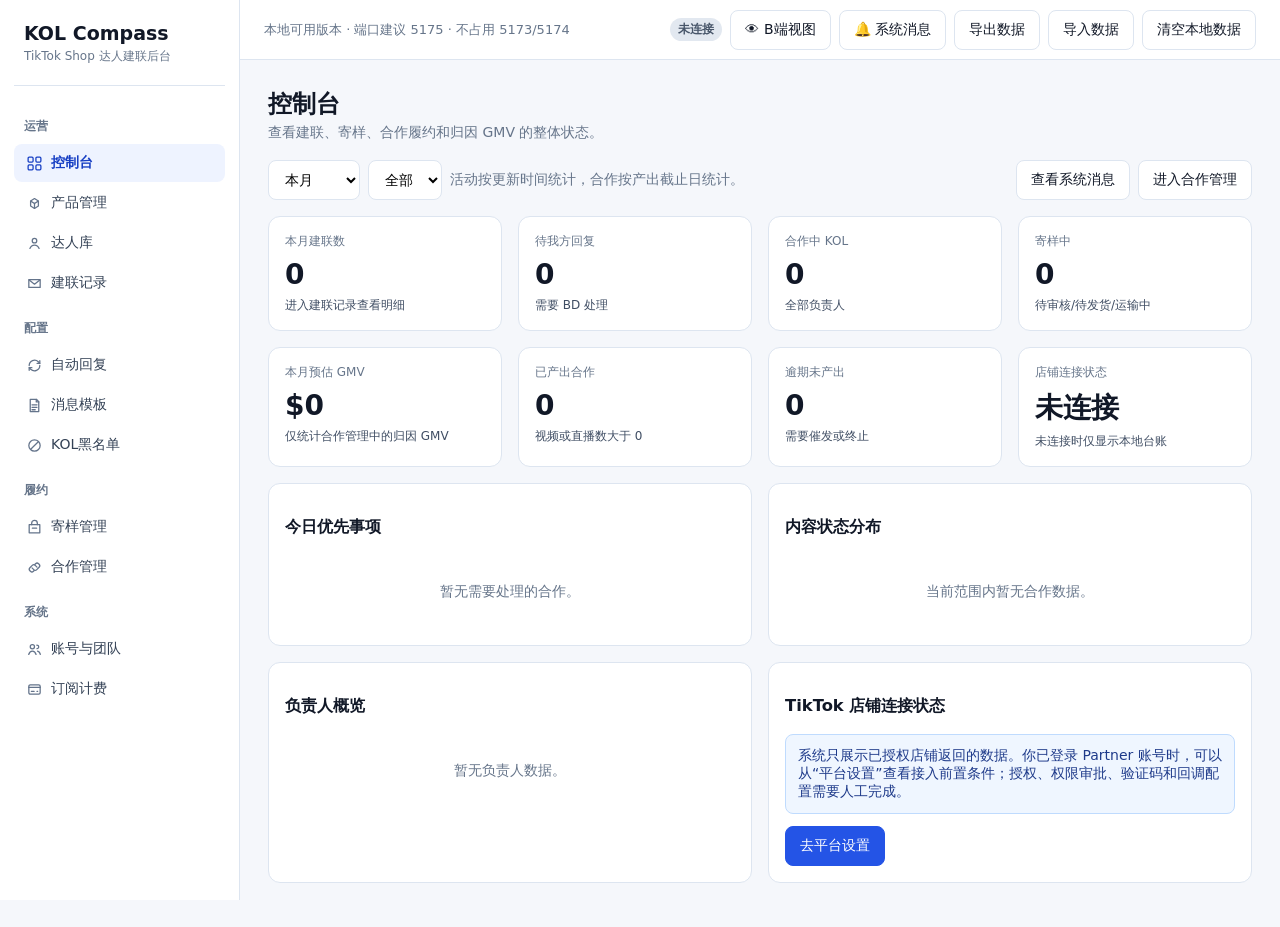
==== index.html @ 1e88a6a2 "Compass R1-R10: outreach loop polish + go-live runbook - Outreach records/conversations grouped per " ====
<!doctype html>
<html lang="zh-CN">
  <head>
    <meta charset="UTF-8" />
    <meta name="viewport" content="width=device-width, initial-scale=1.0" />
    <title>KOL Compass</title>
    <meta
      name="description"
      content="TikTok Shop KOL 建联、合作履约、内容追踪和 ROI 复盘后台"
    />
    <link rel="stylesheet" href="./app.css?v=20260628-r10" />
  </head>
  <body>
    <div id="app"></div>
    <script src="./app.js?v=20260628-r10"></script>
  </body>
</html>
---- app.css ----
:root {
  --bg: #f5f7fb;
  --surface: #ffffff;
  --surface-muted: #f8fafc;
  --border: #dde5f0;
  --text: #111827;
  --muted: #66758a;
  --subtle: #3f4d63;
  --primary: #2454e6;
  --primary-strong: #173fc4;
  --sidebar: #ffffff;
  --sidebar-2: #f7f9fc;
  --success: #16a34a;
  --warning: #d97706;
  --danger: #dc2626;
  --info: #2563eb;
}

* {
  box-sizing: border-box;
}

body {
  margin: 0;
  background: var(--bg);
  color: var(--text);
  font-family: Inter, "PingFang SC", "Microsoft YaHei", system-ui, sans-serif;
  font-size: 14px;
  overflow-x: hidden;
}

button,
input,
select,
textarea {
  font: inherit;
}

button {
  cursor: pointer;
}

.app-shell {
  display: grid;
  grid-template-columns: 240px 1fr;
  min-height: 100vh;
}

.sidebar {
  background: var(--sidebar);
  color: var(--text);
  padding: 22px 14px;
  position: sticky;
  top: 0;
  height: 100vh;
  overflow-y: auto;
  border-right: 1px solid var(--border);
  box-shadow: none;
}

.brand {
  color: var(--text);
  font-size: 19px;
  font-weight: 700;
  padding: 0 10px 20px;
  border-bottom: 1px solid var(--border);
  margin-bottom: 16px;
}

.brand small {
  display: block;
  color: var(--muted);
  font-size: 12px;
  font-weight: 500;
  margin-top: 4px;
}

.nav-group-title {
  color: var(--muted);
  font-size: 12px;
  font-weight: 700;
  padding: 16px 10px 7px;
}

.nav-item {
  width: 100%;
  border: 0;
  color: #334155;
  background: transparent;
  text-align: left;
  padding: 10px 12px;
  border-radius: 8px;
  display: flex;
  align-items: center;
  gap: 8px;
  margin: 2px 0;
}

.nav-icon {
  width: 17px;
  height: 17px;
  flex: 0 0 17px;
  color: #64748b;
}

.nav-item:hover {
  color: var(--primary-strong);
  background: #f5f7fb;
}

.nav-item:hover .nav-icon,
.nav-item.active .nav-icon {
  color: currentColor;
}

.nav-item.active {
  color: var(--primary-strong);
  background: #eef3ff;
  box-shadow: none;
  font-weight: 700;
}

.main {
  min-width: 0;
  background: var(--bg);
  overflow-x: hidden;
}

.topbar {
  height: 60px;
  background: #fff;
  border-bottom: 1px solid var(--border);
  display: flex;
  align-items: center;
  justify-content: space-between;
  padding: 0 24px;
  position: sticky;
  top: 0;
  z-index: 5;
  backdrop-filter: none;
}

.topbar-title {
  font-size: 13px;
  color: var(--muted);
}

.content {
  padding: 28px 28px 44px;
  max-width: none;
  min-width: 0;
}

.page-head {
  display: flex;
  align-items: flex-start;
  justify-content: space-between;
  gap: 16px;
  margin-bottom: 18px;
}

.page-title {
  font-size: 24px;
  line-height: 32px;
  font-weight: 700;
  margin: 0;
}

.page-desc {
  color: var(--muted);
  margin-top: 4px;
}

.grid {
  display: grid;
  gap: 16px;
}

.grid-2 {
  grid-template-columns: repeat(2, minmax(0, 1fr));
}

.grid-3 {
  grid-template-columns: repeat(3, minmax(0, 1fr));
}

.grid-4 {
  grid-template-columns: repeat(4, minmax(0, 1fr));
}

.card {
  background: var(--surface);
  border: 1px solid var(--border);
  border-radius: 12px;
  padding: 16px;
  box-shadow: none;
  min-width: 0;
}

.workbench-page {
  display: grid;
  gap: 18px;
}

.breadcrumb {
  color: var(--muted);
  font-size: 13px;
  margin-bottom: 6px;
}

.workbench-top {
  display: flex;
  justify-content: space-between;
  gap: 16px;
  align-items: flex-start;
}

.workbench-layout {
  display: grid;
  grid-template-columns: 220px minmax(0, 1fr) 300px;
  gap: 16px;
  align-items: start;
}

.workbench-steps,
.workbench-summary,
.workbench-section {
  background: #fff;
  border: 1px solid var(--border);
  border-radius: 8px;
}

.workbench-steps {
  position: sticky;
  top: 76px;
  padding: 10px;
}

.workbench-step {
  display: grid;
  grid-template-columns: 28px 1fr;
  gap: 2px 8px;
  padding: 10px;
  border-radius: 8px;
  color: var(--muted);
}

.workbench-step b {
  grid-row: span 2;
  display: grid;
  place-items: center;
  width: 24px;
  height: 24px;
  border-radius: 999px;
  background: #eef2f7;
  color: var(--subtle);
  font-size: 12px;
}

.workbench-step span {
  color: var(--text);
  font-weight: 700;
}

.workbench-step small {
  font-size: 12px;
}

.workbench-step.active {
  background: #eef3ff;
}

.workbench-step.active b,
.workbench-step.done b {
  background: var(--primary);
  color: #fff;
}

.workbench-main {
  display: grid;
  gap: 16px;
  min-width: 0;
}

.workbench-section {
  padding: 16px;
}

.section-head {
  display: flex;
  justify-content: space-between;
  align-items: flex-start;
  gap: 14px;
  margin-bottom: 12px;
}

.section-head h2 {
  margin: 0;
  font-size: 17px;
  line-height: 24px;
}

.section-head p {
  margin: 4px 0 0;
  color: var(--muted);
}

.workbench-creator-list {
  display: grid;
  gap: 8px;
}

.workbench-creator {
  display: grid;
  grid-template-columns: minmax(0, 1fr) auto;
  gap: 4px 12px;
  align-items: center;
  padding: 10px;
  border: 1px solid var(--border);
  border-radius: 8px;
  background: var(--surface-muted);
}

.workbench-creator small {
  grid-column: 1 / -1;
  color: var(--muted);
}

.workbench-creator.blocked {
  border-color: #fecaca;
  background: #fef2f2;
}

.action-grid {
  display: grid;
  grid-template-columns: minmax(0, 1.15fr) minmax(280px, 0.85fr);
  gap: 14px;
}

.action-panel {
  border: 1px solid var(--border);
  border-radius: 8px;
  padding: 14px;
  background: var(--surface-muted);
}

.action-title {
  display: flex;
  justify-content: space-between;
  gap: 12px;
  align-items: center;
  margin-bottom: 12px;
  font-weight: 700;
}

.switch-row {
  display: inline-flex;
  align-items: center;
  gap: 8px;
  font-weight: 700;
}

.message-grid {
  display: grid;
  grid-template-columns: repeat(2, minmax(0, 1fr));
  gap: 12px;
  margin-top: 12px;
}

.submit-preview {
  display: grid;
  gap: 8px;
}

.submit-preview div {
  display: flex;
  justify-content: space-between;
  gap: 12px;
  padding: 10px 12px;
  border: 1px solid var(--border);
  border-radius: 8px;
  background: var(--surface-muted);
}

.submit-preview span {
  color: var(--muted);
}

.workbench-summary {
  position: sticky;
  top: 76px;
  padding: 12px;
  display: grid;
  gap: 10px;
}

.summary-card {
  border: 1px solid var(--border);
  border-radius: 8px;
  padding: 12px;
  background: var(--surface-muted);
}

.summary-card span {
  display: block;
  color: var(--muted);
  font-size: 12px;
  margin-bottom: 6px;
}

.summary-card b {
  font-size: 26px;
}

.summary-card small,
.summary-card li {
  color: var(--subtle);
}

.summary-card ul {
  margin: 0;
  padding-left: 18px;
}

.summary-card.warning {
  border-color: #fde68a;
  background: #fffbeb;
}

.stat-card.clickable,
.trend-row.clickable {
  cursor: pointer;
}

.stat-card.clickable:hover,
.trend-row.clickable:hover {
  border-color: var(--primary);
  box-shadow: 0 1px 0 rgba(37, 99, 235, 0.08);
}

.stat-label {
  color: var(--muted);
  font-size: 12px;
}

.stat-value {
  font-size: 28px;
  font-weight: 700;
  margin-top: 8px;
  letter-spacing: 0;
}

.stat-note {
  color: var(--subtle);
  font-size: 12px;
  margin-top: 6px;
}

.trend-row {
  border: 1px solid var(--border);
  border-radius: 8px;
  padding: 10px 12px;
  margin-top: 10px;
}

.trend-head {
  display: flex;
  align-items: center;
  justify-content: space-between;
  gap: 12px;
  margin-bottom: 8px;
}

.trend-track {
  height: 8px;
  border-radius: 999px;
  background: #e2e8f0;
  overflow: hidden;
}

.trend-fill {
  height: 100%;
  border-radius: 999px;
  background: var(--primary);
}

.toolbar {
  display: flex;
  align-items: center;
  justify-content: space-between;
  gap: 12px;
  margin: 16px 0;
  flex-wrap: wrap;
}

.filters {
  display: flex;
  gap: 8px;
  flex-wrap: wrap;
  align-items: center;
}

.filter-toolbar {
  align-items: stretch;
  gap: 14px;
}

.bulk-action-bar,
.pagination-bar {
  display: flex;
  align-items: center;
  justify-content: space-between;
  gap: 12px;
  background: var(--surface);
  border: 1px solid var(--border);
  border-radius: 8px;
  padding: 12px 14px;
  margin: 12px 0;
}

.pagination-bar {
  margin-top: 12px;
}

.pagination-controls {
  display: flex;
  align-items: center;
  gap: 8px;
  flex-wrap: wrap;
}

.table-check {
  display: inline-flex;
  align-items: center;
  gap: 6px;
  white-space: nowrap;
  color: var(--text);
}

.table-check input {
  width: 14px;
  height: 14px;
}

.kol-filter-panel {
  flex: 1 1 720px;
  display: grid;
  gap: 12px;
  min-width: 0;
}

.filter-search-row {
  display: flex;
  flex-wrap: wrap;
  gap: 8px;
  align-items: end;
}

.kol-search-input {
  min-width: 260px;
}

.filter-select {
  display: grid;
  gap: 5px;
  color: var(--muted);
  font-size: 12px;
  font-weight: 700;
}

.filter-select .select {
  min-width: 138px;
  color: var(--text);
  font-weight: 500;
}

.filter-group {
  display: grid;
  gap: 7px;
}

.filter-label {
  color: var(--muted);
  font-size: 12px;
  font-weight: 700;
}

.chip-row {
  display: flex;
  gap: 7px;
  flex-wrap: wrap;
}

.filter-chip {
  border: 1px solid var(--border);
  background: #fff;
  color: var(--subtle);
  border-radius: 999px;
  min-height: 30px;
  padding: 5px 10px;
  font-size: 12px;
  font-weight: 600;
}

.filter-chip.active {
  border-color: #b9c8ff;
  background: #eef3ff;
  color: var(--primary-strong);
}

.check-grid {
  display: flex;
  gap: 8px;
  flex-wrap: wrap;
  min-height: 40px;
  align-items: center;
}

.check-option {
  display: inline-flex;
  align-items: center;
  gap: 6px;
  border: 1px solid var(--border);
  border-radius: 999px;
  padding: 7px 10px;
  background: #fff;
  color: var(--subtle);
  font-size: 12px;
  font-weight: 600;
}

.check-option input {
  width: 14px;
  height: 14px;
}

.input,
.select,
.textarea {
  border: 1px solid var(--border);
  border-radius: 8px;
  background: #fff;
  padding: 9px 12px;
  min-height: 40px;
  box-shadow: none;
}

.textarea {
  width: 100%;
  min-height: 86px;
}

.btn {
  border: 1px solid var(--border);
  background: #fff;
  color: var(--text);
  border-radius: 8px;
  min-height: 40px;
  padding: 9px 14px;
}

.btn.primary {
  background: var(--primary);
  border-color: var(--primary);
  color: #fff;
  box-shadow: none;
}

.btn.primary:hover {
  background: var(--primary-strong);
}

.btn.danger {
  color: #fff;
  border-color: var(--danger);
  background: var(--danger);
}

.btn.ghost {
  border: 0;
  background: transparent;
  color: var(--primary);
}

.btn:disabled {
  cursor: not-allowed;
  opacity: 0.45;
}

.surface-panel,
.store-panel {
  background: var(--surface);
  border: 1px solid var(--border);
  border-radius: 12px;
  box-shadow: none;
}

.store-panel {
  display: flex;
  align-items: center;
  justify-content: space-between;
  gap: 20px;
  padding: 20px 22px;
  margin-bottom: 16px;
}

.store-panel h3 {
  margin: 4px 0 6px;
  font-size: 20px;
}

.store-panel p {
  margin: 0;
  color: var(--subtle);
}

.section-kicker {
  color: var(--muted);
  font-size: 12px;
  font-weight: 700;
}

.store-meta {
  display: flex;
  gap: 14px;
  flex-wrap: wrap;
  color: var(--muted);
  margin-top: 12px;
  font-size: 12px;
}

.store-actions {
  display: flex;
  align-items: center;
  gap: 10px;
  flex-wrap: wrap;
  justify-content: flex-end;
}

.compact-toolbar {
  padding: 16px;
  margin: 0;
  border-bottom: 1px solid var(--border);
}

.compact-select {
  min-width: 130px;
}

.product-search-input {
  min-width: 320px;
}

.object-list {
  display: grid;
}

.object-head,
.object-row {
  display: grid;
  grid-template-columns: minmax(420px, 1fr) 130px 96px 120px 170px;
  gap: 16px;
  align-items: center;
}

.object-head {
  color: var(--muted);
  background: var(--surface-muted);
  font-size: 12px;
  font-weight: 700;
  padding: 13px 16px;
}

.object-row {
  padding: 16px;
  border-top: 1px solid var(--border);
}

.product-main,
.product-pick {
  display: flex;
  align-items: center;
  gap: 12px;
  min-width: 0;
}

.product-info {
  min-width: 0;
}

.product-main b,
.product-pick b {
  display: block;
  line-height: 1.35;
}

.product-title {
  max-width: 720px;
  display: -webkit-box !important;
  -webkit-line-clamp: 2;
  -webkit-box-orient: vertical;
  overflow: hidden;
  word-break: break-word;
  overflow-wrap: anywhere;
}

.product-thumb {
  width: 52px;
  height: 52px;
  border-radius: 10px;
  background: #eef3ff;
  border: 1px solid #dbe6ff;
  color: var(--primary);
  display: inline-flex;
  align-items: center;
  justify-content: center;
  font-weight: 800;
  overflow: hidden;
  flex: 0 0 auto;
}

.product-thumb img {
  width: 100%;
  height: 100%;
  object-fit: cover;
}

.product-tags {
  display: flex;
  gap: 6px;
  flex-wrap: wrap;
  margin-top: 8px;
}

.product-tags span {
  border: 1px solid var(--border);
  color: var(--subtle);
  background: #fff;
  border-radius: 999px;
  padding: 2px 8px;
  font-size: 12px;
}

.row-actions {
  display: flex;
  gap: 6px;
  flex-wrap: wrap;
}

.product-object-list .object-row > div:nth-child(2),
.product-object-list .object-row > div:nth-child(3),
.product-object-list .object-row > div:nth-child(4) {
  white-space: nowrap;
}

.panel-empty {
  padding: 32px;
}

.modal-section-title {
  font-weight: 700;
  margin: 18px 0 10px;
}

.product-picker {
  display: grid;
  gap: 10px;
  max-height: 300px;
  overflow: auto;
  border: 1px solid var(--border);
  border-radius: 12px;
  padding: 10px;
  background: var(--surface-muted);
}

.product-pick {
  cursor: pointer;
  background: #fff;
  border: 1px solid var(--border);
  border-radius: 10px;
  padding: 10px;
}

.product-pick input {
  width: 16px;
  height: 16px;
  flex: 0 0 auto;
}

.product-pick.selected,
.product-pick:has(input:checked) {
  border-color: var(--primary);
  background: #f5f8ff;
}

.product-pick-main {
  min-width: 0;
}

.product-pick-main span {
  display: block;
  color: var(--muted);
  margin-top: 4px;
}

.flow-steps {
  display: grid;
  grid-template-columns: repeat(3, minmax(0, 1fr));
  gap: 10px;
  margin-bottom: 14px;
}

.flow-step {
  display: flex;
  align-items: center;
  gap: 8px;
  border: 1px solid var(--border);
  border-radius: 8px;
  padding: 10px 12px;
  background: #fff;
  color: var(--subtle);
}

.flow-step b {
  width: 22px;
  height: 22px;
  border-radius: 999px;
  display: inline-flex;
  align-items: center;
  justify-content: center;
  background: #e8eefc;
  color: var(--primary-strong);
  font-size: 12px;
}

.flow-step.active {
  border-color: #c9d7ff;
  background: #f7faff;
}

.outreach-mode-grid {
  display: grid;
  grid-template-columns: repeat(2, minmax(0, 1fr));
  gap: 12px;
}

.mode-card {
  border: 1px solid var(--border);
  border-radius: 10px;
  padding: 12px;
  display: grid;
  grid-template-columns: 18px 1fr;
  gap: 6px 10px;
  background: #fff;
  cursor: pointer;
}

.mode-card b,
.mode-card span {
  grid-column: 2;
}

.mode-card span {
  color: var(--muted);
  line-height: 1.45;
}

.mode-card:has(input:checked),
.mode-card.selected {
  border-color: var(--primary);
  background: #f5f8ff;
}

.outreach-product-table {
  border: 1px solid var(--border);
  border-radius: 10px;
  overflow: auto;
  background: #fff;
}

.outreach-product-head,
.outreach-product-row {
  display: grid;
  grid-template-columns: 54px minmax(360px, 1fr) 130px 140px 190px;
  gap: 12px;
  align-items: center;
  min-width: 920px;
}

.outreach-product-head {
  padding: 12px 14px;
  background: var(--surface-muted);
  color: var(--muted);
  font-size: 12px;
  font-weight: 700;
}

.outreach-product-row {
  padding: 12px 14px;
  border-top: 1px solid var(--border);
}

.outreach-product-row.selected,
.outreach-product-row:has(.outreach-product-check:checked) {
  background: #f8fbff;
}

.outreach-product-row.disabled {
  opacity: 0.55;
  background: var(--surface-muted);
}

.outreach-product-row.disabled .commission-input .input,
.outreach-product-row.disabled .outreach-product-check {
  cursor: not-allowed;
}

.invite-card-block {
  margin-top: 14px;
  padding-top: 14px;
  border-top: 1px dashed var(--border);
}

.invite-card-preview {
  margin-top: 8px;
  padding: 10px 12px;
  border: 1px solid var(--border);
  border-radius: var(--radius-md, 8px);
  background: var(--surface-muted);
  font-size: 13px;
}

.invite-card-list {
  display: flex;
  flex-direction: column;
  gap: 8px;
}

.invite-card-item {
  display: flex;
  align-items: center;
  gap: 10px;
  padding: 8px;
  background: var(--surface, #fff);
  border: 1px solid var(--border);
  border-radius: var(--radius-md, 8px);
}

.invite-card-thumb {
  width: 44px;
  height: 44px;
  border-radius: 6px;
  overflow: hidden;
  flex-shrink: 0;
  display: flex;
  align-items: center;
  justify-content: center;
  background: var(--surface-muted);
  font-weight: 600;
  color: var(--text-secondary, #475569);
}

.invite-card-thumb img {
  width: 100%;
  height: 100%;
  object-fit: cover;
}

.invite-card-info {
  display: flex;
  flex-direction: column;
  gap: 2px;
  min-width: 0;
}

.invite-card-info b {
  font-weight: 600;
  font-size: 13px;
  display: -webkit-box;
  -webkit-line-clamp: 2;
  -webkit-box-orient: vertical;
  overflow: hidden;
}

.invite-card-rate {
  font-size: 12px;
  color: var(--warning, #d97706);
}

.conversation-layout {
  display: grid;
  grid-template-columns: 300px 1fr;
  gap: 16px;
  align-items: start;
}

.conversation-list {
  display: flex;
  flex-direction: column;
  gap: 4px;
  max-height: 70vh;
  overflow-y: auto;
  background: var(--surface);
  border: 1px solid var(--border);
  border-radius: var(--radius-md, 8px);
  padding: 8px;
}

.conversation-item {
  display: flex;
  gap: 10px;
  align-items: center;
  text-align: left;
  padding: 10px;
  border: 0;
  background: transparent;
  border-radius: var(--radius-md, 8px);
  cursor: pointer;
  width: 100%;
}

.conversation-item:hover {
  background: var(--surface-muted);
}

.conversation-item.active {
  background: #eef3ff;
}

.conversation-item-main {
  display: flex;
  flex-direction: column;
  gap: 2px;
  min-width: 0;
}

.conversation-snippet {
  white-space: nowrap;
  overflow: hidden;
  text-overflow: ellipsis;
  max-width: 220px;
}

.conversation-main {
  display: flex;
  flex-direction: column;
  background: var(--surface);
  border: 1px solid var(--border);
  border-radius: var(--radius-md, 8px);
  min-height: 60vh;
}

.conversation-head {
  display: flex;
  align-items: center;
  gap: 12px;
  flex-wrap: wrap;
  padding: 14px 16px;
  border-bottom: 1px solid var(--border);
}

.conversation-head-meta {
  display: flex;
  gap: 6px;
}

.conversation-head .filters {
  margin-left: auto;
}

.conversation-thread {
  display: flex;
  flex-direction: column;
  gap: 10px;
  padding: 16px;
  flex: 1;
  overflow-y: auto;
}

.bubble {
  max-width: 72%;
  display: flex;
  flex-direction: column;
  gap: 4px;
}

.bubble.us {
  align-self: flex-end;
  align-items: flex-end;
}

.bubble.creator {
  align-self: flex-start;
  align-items: flex-start;
}

.bubble.system {
  align-self: center;
  max-width: 100%;
}

.bubble.system span {
  font-size: 12px;
  color: var(--text-muted, #64748b);
  background: var(--surface-muted);
  padding: 4px 10px;
  border-radius: 9999px;
}

.bubble-body {
  padding: 10px 12px;
  border-radius: 10px;
  white-space: pre-wrap;
  font-size: 14px;
  line-height: 1.5;
}

.bubble.us .bubble-body {
  background: #eef3ff;
  color: var(--text-primary, #0f172a);
  border: 1px solid #d7e2fb;
}

.bubble.creator .bubble-body {
  background: var(--surface-muted);
  color: var(--text-primary, #0f172a);
}

.bubble-meta {
  font-size: 11px;
  color: var(--text-muted, #64748b);
}

.conversation-composer {
  border-top: 1px solid var(--border);
  padding: 12px 16px;
  display: flex;
  flex-direction: column;
  gap: 8px;
}

.conversation-composer .textarea {
  min-height: 72px;
}

.conversation-composer-foot {
  display: flex;
  align-items: center;
  justify-content: space-between;
  gap: 12px;
}

.commission-input {
  display: inline-flex;
  align-items: center;
  gap: 6px;
}

.commission-input .input {
  width: 78px;
}

.ad-commission .input {
  width: 82px;
}

.target-summary {
  display: grid;
  gap: 4px;
  border: 1px solid #dbe6ff;
  background: #f7faff;
  border-radius: 8px;
  padding: 8px 10px;
  margin-top: 8px;
  color: var(--subtle);
}

.target-summary b {
  color: var(--text);
}

.table-wrap {
  background: var(--surface);
  border: 1px solid var(--border);
  border-radius: 8px;
  overflow: auto;
  box-shadow: 0 10px 28px rgba(15, 23, 42, 0.045);
}

table {
  border-collapse: collapse;
  width: 100%;
  min-width: 900px;
}

th,
td {
  padding: 12px 14px;
  border-bottom: 1px solid var(--border);
  text-align: left;
  vertical-align: middle;
}

th {
  color: var(--muted);
  background: #f8fafc;
  font-size: 12px;
  font-weight: 600;
}

tr:last-child td {
  border-bottom: 0;
}

.avatar {
  width: 34px;
  height: 34px;
  border-radius: 9999px;
  background: #e0e7ff;
  color: var(--primary-strong);
  display: inline-flex;
  align-items: center;
  justify-content: center;
  font-weight: 700;
  overflow: hidden;
  flex: 0 0 auto;
}

.avatar img {
  width: 100%;
  height: 100%;
  object-fit: cover;
}

.person {
  display: flex;
  align-items: center;
  gap: 10px;
}

.muted {
  color: var(--muted);
}

.notice.soft {
  background: #f8fbff;
  border-color: #cfe0ff;
}

.link {
  color: var(--primary);
  border: 0;
  background: transparent;
  padding: 0;
}

.badge,
.tag {
  display: inline-flex;
  align-items: center;
  border-radius: 999px;
  padding: 3px 8px;
  font-size: 12px;
  font-weight: 600;
  gap: 4px;
  white-space: nowrap;
}

.tag {
  border: 1px solid var(--border);
  color: var(--subtle);
  background: #fff;
  margin: 2px;
}

.metric-stack {
  display: grid;
  gap: 3px;
  color: var(--subtle);
  line-height: 1.35;
  white-space: nowrap;
}

.delivery-stack {
  display: flex;
  flex-direction: column;
  gap: 6px;
  min-width: 130px;
}

.delivery-pill {
  display: inline-flex;
  align-items: center;
  gap: 6px;
  width: fit-content;
  max-width: 220px;
  border: 1px solid var(--border);
  border-radius: 999px;
  padding: 4px 8px;
  background: #fff;
  color: var(--subtle);
  font-size: 12px;
  font-weight: 600;
}

.delivery-pill b {
  color: var(--text);
}

.delivery-pill em {
  max-width: 92px;
  overflow: hidden;
  color: var(--muted);
  font-style: normal;
  text-overflow: ellipsis;
  white-space: nowrap;
}

.delivery-pill.success {
  border-color: #bbf7d0;
  background: #f0fdf4;
  color: #166534;
}

.delivery-pill.warning {
  border-color: #fde68a;
  background: #fffbeb;
  color: #92400e;
}

.delivery-pill.danger {
  border-color: #fecaca;
  background: #fef2f2;
  color: #991b1b;
}

.next-step {
  display: grid;
  gap: 3px;
  min-width: 150px;
  max-width: 220px;
}

.next-step b {
  color: var(--text);
  font-size: 13px;
  line-height: 18px;
}

.next-step span {
  color: var(--muted);
  font-size: 12px;
  line-height: 17px;
}

.badge.success {
  color: #166534;
  background: #dcfce7;
}

.badge.warning {
  color: #92400e;
  background: #fef3c7;
}

.badge.danger {
  color: #991b1b;
  background: #fee2e2;
}

.badge.info {
  color: #1e40af;
  background: #dbeafe;
}

.badge.neutral {
  color: #475569;
  background: #e2e8f0;
}

.split {
  display: grid;
  grid-template-columns: minmax(0, 1fr) 360px;
  gap: 16px;
}

.timeline {
  display: grid;
  gap: 10px;
}

.message {
  border: 1px solid var(--border);
  border-radius: 8px;
  padding: 12px;
  background: #fff;
}

.message.inbound {
  border-left: 0;
  background: #fff;
}

.message.outbound {
  border-left: 0;
  background: #eef3ff;
  color: var(--text-primary, #0f172a);
  border: 1px solid #d7e2fb;
  margin-left: auto;
  max-width: 72%;
}

.message.outbound .muted {
  color: var(--text-muted, #64748b);
}

.chat-thread {
  display: flex;
  flex-direction: column;
  gap: 12px;
  max-height: 56vh;
  overflow-y: auto;
  padding: 2px;
}

.message-body {
  white-space: pre-wrap;
  word-break: break-word;
}

.cell-clamp {
  display: -webkit-box;
  -webkit-line-clamp: 2;
  -webkit-box-orient: vertical;
  overflow: hidden;
  max-width: 260px;
  line-height: 1.4;
}

.toast-host {
  position: fixed;
  right: 20px;
  bottom: 20px;
  display: flex;
  flex-direction: column;
  gap: 10px;
  z-index: 9999;
}

.toast {
  min-width: 240px;
  max-width: 380px;
  padding: 12px 16px;
  border-radius: var(--radius-md, 8px);
  background: var(--surface, #fff);
  color: var(--text-primary, #0f172a);
  border: 1px solid var(--border);
  border-left: 3px solid var(--info, #2563eb);
  box-shadow: 0 8px 24px rgba(15, 23, 42, 0.12);
  font-size: 14px;
  line-height: 1.45;
  opacity: 0;
  transform: translateY(8px);
  transition: opacity 0.2s ease, transform 0.2s ease;
}

.toast.show {
  opacity: 1;
  transform: translateY(0);
}

.toast-success { border-left-color: var(--success, #16a34a); }
.toast-warning { border-left-color: var(--warning, #d97706); }
.toast-danger { border-left-color: var(--danger, #dc2626); }

.library-tabs {
  display: flex;
  gap: 8px;
  margin-bottom: 12px;
}

.lib-tab {
  padding: 8px 16px;
  border: 1px solid var(--border);
  background: var(--surface, #fff);
  color: var(--text-secondary, #475569);
  border-radius: 9999px;
  cursor: pointer;
  font-size: 13px;
}

.lib-tab.active {
  background: var(--primary, #1f3faa);
  color: #fff;
  border-color: var(--primary, #1f3faa);
}

.topbar-bell {
  position: relative;
}

.topbar-bell.active {
  border-color: var(--primary, #1f3faa);
  color: var(--primary, #1f3faa);
}

.bell-badge {
  position: absolute;
  top: -6px;
  right: -6px;
  background: var(--danger, #dc2626);
  color: #fff;
  border-radius: 9999px;
  min-width: 16px;
  height: 16px;
  font-size: 11px;
  line-height: 16px;
  text-align: center;
  padding: 0 4px;
}

.detail-shell {
  display: grid;
  grid-template-columns: 250px minmax(0, 1fr);
  gap: 18px;
  min-width: 0;
}

.profile-panel {
  display: grid;
  gap: 14px;
  position: sticky;
  top: 16px;
  align-self: start;
}

.creator-portrait {
  width: 92px;
  height: 112px;
  border-radius: 10px;
  margin: 0 auto 12px;
  background:
    radial-gradient(circle at 50% 30%, #ffd6c7 0 14%, transparent 15%),
    linear-gradient(145deg, #ef476f 0%, #7c3aed 48%, #0ea5e9 100%);
  box-shadow: 0 12px 24px rgba(31, 63, 170, 0.18);
  color: #fff;
  display: inline-flex;
  align-items: center;
  justify-content: center;
  font-size: 32px;
  font-weight: 800;
  overflow: hidden;
}

.creator-portrait img {
  width: 100%;
  height: 100%;
  object-fit: cover;
}

.creator-profile {
  text-align: center;
}

.metric-pair {
  display: grid;
  grid-template-columns: repeat(2, minmax(0, 1fr));
  gap: 10px;
  margin-top: 14px;
}

.mini-metric {
  border-top: 1px solid var(--border);
  padding-top: 10px;
}

.mini-metric b {
  display: block;
  font-size: 18px;
}

.work-panel {
  display: grid;
  gap: 16px;
  min-width: 0;
}

.tabs {
  display: flex;
  gap: 22px;
  border-bottom: 1px solid var(--border);
  margin: -4px -16px 16px;
  padding: 0 16px;
}

.tab {
  padding: 12px 0;
  color: var(--muted);
  font-size: 13px;
  border-bottom: 2px solid transparent;
}

.tab.active {
  color: var(--primary);
  border-color: var(--primary);
  font-weight: 700;
}

.chat-frame {
  min-height: 330px;
  display: flex;
  flex-direction: column;
  gap: 14px;
  background: linear-gradient(180deg, #ffffff 0%, #f8fbff 100%);
}

.chat-input-bar {
  border-top: 1px solid var(--border);
  margin: 8px -16px -16px;
  padding: 12px 16px;
  display: flex;
  gap: 8px;
  align-items: center;
  flex-wrap: wrap;
}

.chat-input-bar .input {
  min-width: 240px;
}

.coop-detail-grid {
  display: grid;
  grid-template-columns: 220px minmax(0, 1fr);
  gap: 16px;
  margin-bottom: 16px;
  min-width: 0;
}

.stage-list {
  display: grid;
  gap: 12px;
  position: relative;
}

.stage-item {
  display: grid;
  grid-template-columns: 22px 1fr;
  gap: 8px;
  align-items: start;
}

.stage-dot {
  width: 18px;
  height: 18px;
  border-radius: 999px;
  background: #dcfce7;
  border: 1px solid #86efac;
  margin-top: 2px;
}

.stage-dot.active {
  background: var(--primary);
  border-color: var(--primary);
}

.content-card-grid {
  display: grid;
  grid-template-columns: repeat(2, minmax(0, 1fr));
  gap: 12px;
}

.media-thumb {
  width: 92px;
  min-width: 92px;
  height: 122px;
  border-radius: 8px;
  background:
    linear-gradient(180deg, rgba(15, 23, 42, 0.18), rgba(15, 23, 42, 0.58)),
    linear-gradient(145deg, #14b8a6, #2563eb 48%, #ef4444);
  display: flex;
  align-items: end;
  padding: 8px;
  color: #fff;
  font-size: 11px;
  font-weight: 700;
}

.media-row {
  display: flex;
  gap: 12px;
  align-items: stretch;
}

.empty {
  color: var(--muted);
  padding: 28px;
  text-align: center;
}

.notice {
  border: 1px solid #bfdbfe;
  background: #eff6ff;
  color: #1e3a8a;
  border-radius: 8px;
  padding: 12px;
}

.warning-box {
  border: 1px solid #fde68a;
  background: #fffbeb;
  color: #78350f;
  border-radius: 8px;
  padding: 12px;
}

.modal-backdrop {
  position: fixed;
  inset: 0;
  background: rgba(15, 23, 42, 0.45);
  z-index: 20;
  display: none;
  align-items: center;
  justify-content: center;
  padding: 24px;
}

.modal-backdrop.open {
  display: flex;
}

.modal {
  background: #fff;
  border-radius: 12px;
  width: min(1120px, 100%);
  max-height: 88vh;
  overflow: auto;
  border: 1px solid var(--border);
  box-shadow: 0 24px 60px rgba(15, 23, 42, 0.18);
}

.modal-head,
.modal-foot {
  padding: 16px;
  border-bottom: 1px solid var(--border);
  display: flex;
  justify-content: space-between;
  align-items: center;
}

.modal-foot {
  border-top: 1px solid var(--border);
  border-bottom: 0;
  justify-content: flex-end;
  gap: 8px;
}

.modal-body {
  padding: 16px;
}

.translation-panel {
  margin-top: 12px;
  border: 1px solid var(--border);
  border-radius: 10px;
  background: var(--surface-muted);
  padding: 12px;
}

.email-guide-layout {
  display: grid;
  grid-template-columns: minmax(0, 1fr) 360px;
  gap: 16px;
  align-items: start;
}

.email-guide-card {
  border: 1px solid var(--border);
  border-radius: 10px;
  background: #fff;
  padding: 14px;
}

.guide-tabs {
  display: flex;
  gap: 6px;
  flex-wrap: wrap;
  margin: 8px 0 12px;
}

.guide-tab {
  border-bottom: 2px solid transparent;
  color: var(--muted);
  padding: 4px 2px;
}

.guide-tab.active {
  color: var(--primary);
  border-color: var(--primary);
}

.guide-row {
  display: flex;
  align-items: center;
  justify-content: space-between;
  gap: 10px;
  border: 1px solid var(--border);
  border-radius: 8px;
  padding: 10px;
  margin-bottom: 8px;
}

.guide-warning {
  border: 1px solid #fde68a;
  background: #fffbeb;
  border-radius: 8px;
  padding: 10px;
  margin: 10px 0;
  color: #92400e;
}

.notice.warning {
  border-color: #fde68a;
  background: #fffbeb;
  color: #92400e;
}

.api-preview {
  max-height: 320px;
  overflow: auto;
  white-space: pre-wrap;
  word-break: break-word;
  border: 1px solid var(--border);
  border-radius: 8px;
  background: #0f172a;
  color: #e5e7eb;
  padding: 12px;
  font-size: 12px;
  line-height: 1.5;
}

.form-grid {
  display: grid;
  grid-template-columns: repeat(2, minmax(0, 1fr));
  gap: 12px;
}

.form-field label {
  display: block;
  color: var(--muted);
  font-size: 12px;
  margin-bottom: 6px;
}

.form-field .input,
.form-field .select {
  width: 100%;
}

@media (max-width: 980px) {
  .app-shell {
    grid-template-columns: 1fr;
  }

  .sidebar {
    position: static;
    height: auto;
  }

  .grid-2,
  .grid-3,
  .grid-4,
  .split,
  .email-guide-layout {
    grid-template-columns: 1fr;
  }

  .store-panel {
    align-items: stretch;
    flex-direction: column;
  }

  .store-actions {
    justify-content: flex-start;
  }

  .object-head {
    display: none;
  }

  .object-row {
    grid-template-columns: 1fr;
    gap: 10px;
  }

  .row-actions {
    justify-content: flex-start;
  }
}

/* 建联记录操作列：行内只留主操作 + 「更多▾」下拉，压缩行高 */
.actions-dropdown-wrap {
  display: flex;
  align-items: center;
  gap: 6px;
  white-space: nowrap;
}

.actions-dropdown {
  position: relative;
  display: inline-block;
}

.actions-dropdown > summary {
  list-style: none;
  cursor: pointer;
  padding: 4px 10px;
  border: 1px solid var(--border, #e2e8f0);
  border-radius: 8px;
  font-size: 13px;
  color: var(--text, #1f2937);
  background: var(--surface, #fff);
  user-select: none;
}

.actions-dropdown > summary::-webkit-details-marker { display: none; }
.actions-dropdown[open] > summary { background: var(--surface-muted, #f1f5f9); }

.actions-dropdown-menu {
  position: absolute;
  right: 0;
  top: calc(100% + 4px);
  z-index: 30;
  display: flex;
  flex-direction: column;
  align-items: stretch;
  gap: 4px;
  min-width: 150px;
  padding: 8px;
  background: var(--surface, #fff);
  border: 1px solid var(--border, #e2e8f0);
  border-radius: 10px;
  box-shadow: 0 12px 28px rgba(15, 23, 42, 0.16);
}

.actions-dropdown-menu .btn {
  justify-content: flex-start;
  width: 100%;
  text-align: left;
}

/* 建联详情：每个渠道一张卡 */
.detail-record {
  border: 1px solid var(--border, #e2e8f0);
  border-radius: 12px;
  padding: 12px 14px;
  margin-bottom: 12px;
}

.detail-record-head {
  display: flex;
  align-items: center;
  gap: 8px;
  flex-wrap: wrap;
}

.detail-record-actions {
  margin-top: 10px;
  gap: 6px;
  flex-wrap: wrap;
}

/* 会话气泡：我方查看中文原文 / 达人回复翻译成中文 */
.bubble-original {
  font-size: 12px;
  color: var(--text-muted, #64748b);
  margin-top: 2px;
}

.bubble-original > summary {
  cursor: pointer;
  user-select: none;
}

.bubble-original > div {
  margin-top: 4px;
  padding: 8px 10px;
  background: var(--surface-muted, #f1f5f9);
  border-radius: 8px;
  white-space: pre-wrap;
}

.bubble-translation {
  margin-top: 4px;
  padding: 8px 10px;
  background: var(--surface-muted, #f1f5f9);
  border-radius: 8px;
  font-size: 13px;
  color: var(--text, #1f2937);
}

.btn-mini {
  padding: 2px 8px;
  font-size: 12px;
}

/* 可点击的渠道徽标：跳到该渠道详情 */
.badge.badge-link {
  cursor: pointer;
  border: 1px solid var(--border, #e2e8f0);
  background: var(--surface, #fff);
  color: var(--primary, #2563eb);
  font: inherit;
  font-size: 12px;
  line-height: 1.4;
}

.badge.badge-link:hover {
  background: var(--surface-muted, #f1f5f9);
  text-decoration: underline;
}

.badge.badge-link.active {
  background: var(--primary, #2563eb);
  color: #fff;
  border-color: var(--primary, #2563eb);
}

/* 弹窗右上角关闭图标 */
.modal-head {
  display: flex;
  align-items: center;
  justify-content: space-between;
  gap: 12px;
}

.modal-x {
  border: none;
  background: transparent;
  cursor: pointer;
  font-size: 18px;
  line-height: 1;
  color: var(--text-muted, #64748b);
  width: 32px;
  height: 32px;
  border-radius: 8px;
  display: inline-flex;
  align-items: center;
  justify-content: center;
}

.modal-x:hover {
  background: var(--surface-muted, #f1f5f9);
  color: var(--text, #1f2937);
}

/* 当前店铺市场：干净的图标式文字（非按钮） */
.market-indicator {
  display: inline-flex;
  align-items: center;
  gap: 6px;
  padding: 4px 10px;
  border-radius: 8px;
  background: var(--surface-muted, #f1f5f9);
  font-size: 13px;
}

.market-indicator .market-icon { font-size: 13px; }
.market-indicator b { color: var(--text, #1f2937); }

/* 达人搜索式选择浮层 */
.creator-picker { position: relative; }

.creator-picker-list {
  position: absolute;
  left: 0;
  right: 0;
  top: 100%;
  margin-top: 4px;
  z-index: 40;
  max-height: 240px;
  overflow-y: auto;
  background: var(--surface, #fff);
  border: 1px solid var(--border, #e2e8f0);
  border-radius: 10px;
  box-shadow: 0 12px 28px rgba(15, 23, 42, 0.16);
}

.creator-picker-item {
  display: block;
  width: 100%;
  text-align: left;
  padding: 8px 12px;
  border: none;
  background: transparent;
  cursor: pointer;
  font: inherit;
  font-size: 13px;
  color: var(--text, #1f2937);
}

.creator-picker-item:hover { background: var(--surface-muted, #f1f5f9); }
.creator-picker-empty { padding: 10px 12px; font-size: 13px; }

/* 模板/自动回复的填写指南 */
.var-guide {
  margin-top: 8px;
  font-size: 12px;
  line-height: 1.7;
}

.var-chips {
  display: flex;
  flex-wrap: wrap;
  gap: 6px;
  margin: 6px 0;
}

.var-chips .btn-mini {
  font-family: monospace;
}
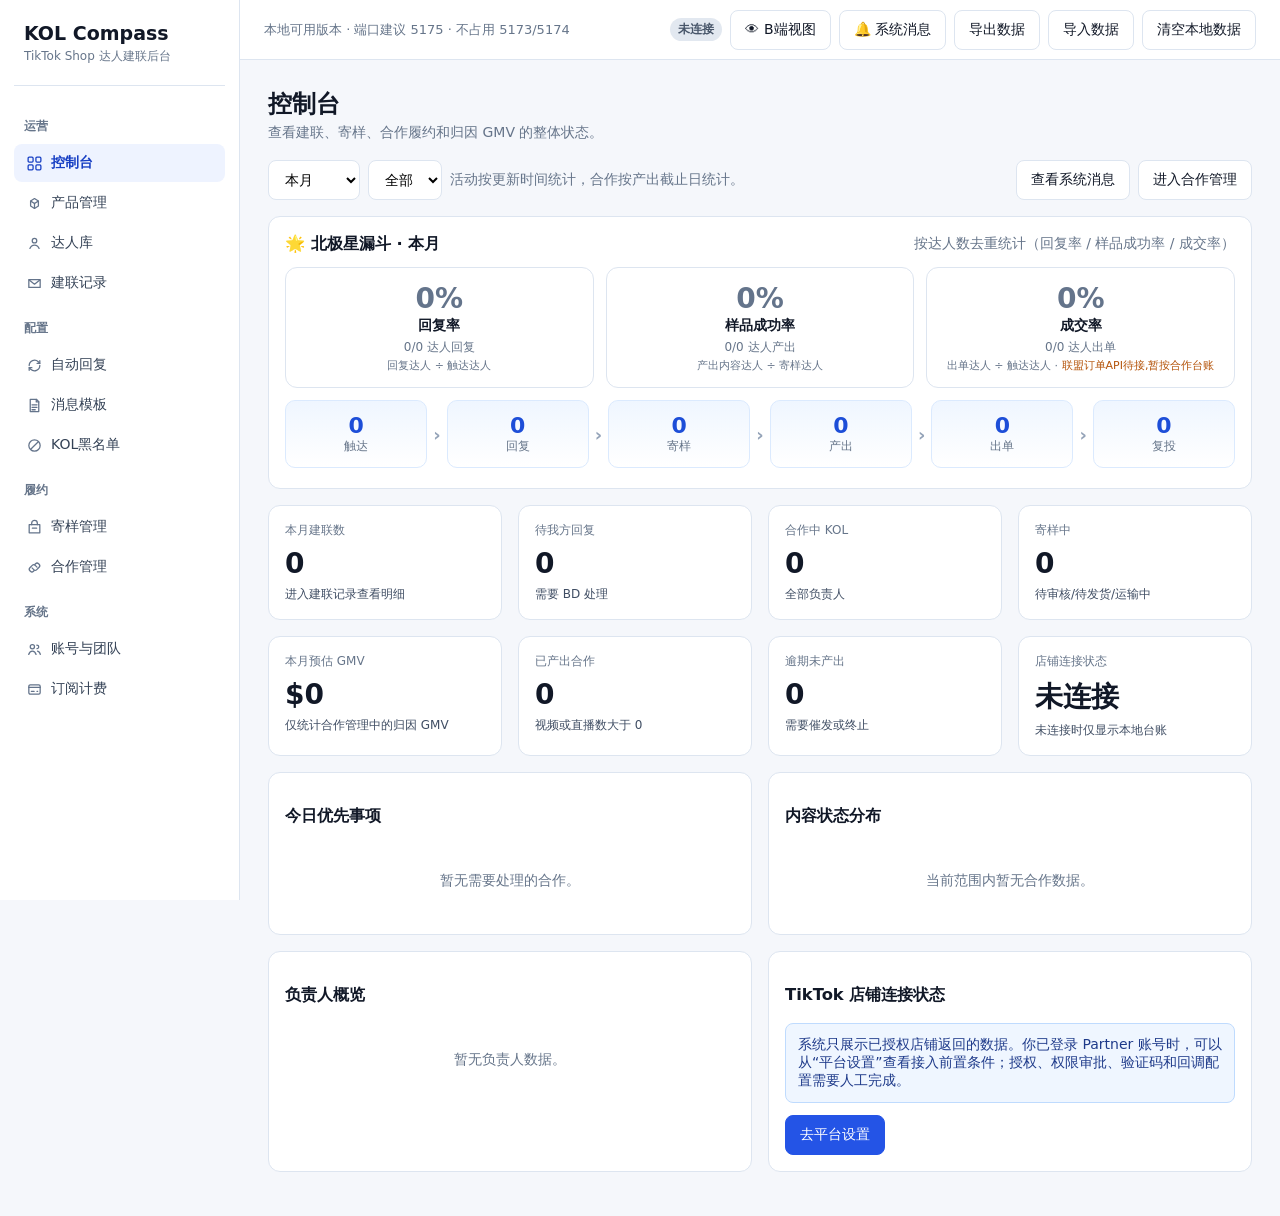
==== commit ff768617: "建联后闭环R1：控制台加北极星漏斗看板(触达→回复→寄样→产出→出单→复投 + 三个率按达人数) v=r44 Co-Authored-By: Claude Opus 4.8 <noreply@anth" ====
--- a/index.html
+++ b/index.html
@@ -8,10 +8,10 @@
       name="description"
       content="TikTok Shop KOL 建联、合作履约、内容追踪和 ROI 复盘后台"
     />
-    <link rel="stylesheet" href="./app.css?v=20260628-r10" />
+    <link rel="stylesheet" href="./app.css?v=20260702-r44" />
   </head>
   <body>
     <div id="app"></div>
-    <script src="./app.js?v=20260628-r10"></script>
+    <script src="./app.js?v=20260702-r44"></script>
   </body>
 </html>
--- a/app.css
+++ b/app.css
@@ -758,7 +758,7 @@
 .object-head,
 .object-row {
   display: grid;
-  grid-template-columns: minmax(420px, 1fr) 130px 96px 120px 170px;
+  grid-template-columns: minmax(360px, 1fr) 120px 80px 110px 200px;
   gap: 16px;
   align-items: center;
 }
@@ -852,6 +852,34 @@
 .product-object-list .object-row > div:nth-child(4) {
   white-space: nowrap;
 }
+/* 商品操作列：不换行，三按钮对齐 */
+.product-object-list .row-actions {
+  flex-wrap: nowrap;
+  white-space: nowrap;
+}
+/* 达人内容表现：一行紧凑（视频 · 直播），不再两行长文 */
+.metric-inline {
+  display: flex;
+  align-items: center;
+  gap: 6px;
+  white-space: nowrap;
+  font-size: 13px;
+}
+.metric-inline .dot { color: #cbd5e1; }
+/* 商品状态胶囊（替代原始 API 码） */
+.status-pill {
+  display: inline-block;
+  font-size: 12px;
+  padding: 2px 9px;
+  border-radius: 999px;
+  white-space: nowrap;
+  border: 1px solid var(--border, #e2e8f0);
+  background: #f8fafc;
+  color: #475569;
+}
+.status-pill.success { color: #15803d; border-color: #86efac; background: #f0fdf4; }
+.status-pill.warning { color: #b45309; border-color: #fcd34d; background: #fffbeb; }
+.status-pill.neutral { color: #64748b; border-color: #e2e8f0; background: #f1f5f9; }
 
 .panel-empty {
   padding: 32px;
@@ -1698,7 +1726,15 @@
   color: var(--muted);
   font-size: 13px;
   border-bottom: 2px solid transparent;
-}
+  cursor: pointer;
+  user-select: none;
+}
+.tab:hover { color: var(--primary); }
+/* 详情·基本信息 键值表 */
+.kv-table { width: 100%; border-collapse: collapse; }
+.kv-table th { text-align: left; color: var(--muted, #64748b); font-weight: 500; font-size: 13px; padding: 6px 12px 6px 0; white-space: nowrap; vertical-align: top; width: 96px; }
+.kv-table td { padding: 6px 0; font-size: 13px; }
+.context-banner { display: flex; align-items: center; justify-content: space-between; gap: 12px; background: #eff6ff; border-color: #bfdbfe; }
 
 .tab.active {
   color: var(--primary);
@@ -2102,6 +2138,88 @@
   padding: 2px 8px;
   font-size: 12px;
 }
+
+/* 建联前：出单潜力分 */
+.score-cell { display: flex; align-items: center; gap: 6px; }
+.score-pill {
+  display: inline-flex;
+  align-items: center;
+  justify-content: center;
+  min-width: 34px;
+  height: 24px;
+  padding: 0 8px;
+  border-radius: 9999px;
+  font-weight: 700;
+  font-size: 13px;
+  color: #fff;
+}
+.score-pill.high { background: #16a34a; }
+.score-pill.mid { background: #2563eb; }
+.score-pill.low { background: #94a3b8; }
+.score-tag {
+  font-size: 11px;
+  color: #16a34a;
+  border: 1px solid #16a34a;
+  border-radius: 6px;
+  padding: 0 4px;
+  white-space: nowrap;
+}
+.score-tag.high { color: #16a34a; border-color: #16a34a; }
+.score-tag.mid { color: #2563eb; border-color: #2563eb; }
+.score-tag.low { color: #94a3b8; border-color: #cbd5e1; }
+/* 表头"算法说明"问号 */
+.score-help {
+  display: inline-flex; align-items: center; justify-content: center;
+  width: 15px; height: 15px; margin-left: 4px;
+  border-radius: 50%; border: 1px solid #cbd5e1;
+  color: #64748b; font-size: 10px; font-weight: 700;
+  cursor: pointer; vertical-align: middle;
+}
+.score-help:hover { background: #2563eb; color: #fff; border-color: #2563eb; }
+.score-legend { font-size: 12px; color: #475569; display: inline-flex; gap: 10px; flex-wrap: wrap; align-items: center; }
+.score-legend b { font-weight: 700; }
+.score-legend .score-pill { color: #fff; font-size: 11px; padding: 0 7px; }
+.help-table { width: 100%; border-collapse: collapse; font-size: 13px; }
+.help-table td { padding: 5px 8px; border-bottom: 1px solid #eef2f7; vertical-align: top; }
+.help-table td:nth-child(2) { color: #2563eb; font-weight: 700; white-space: nowrap; text-align: right; width: 44px; }
+.help-table td:last-child { color: #475569; }
+/* 建联前轻提示：仅在确认达人时出现，中性不刺眼 */
+.fresh-hint {
+  font-size: 12px;
+  color: #475569;
+  background: #f1f5f9;
+  border: 1px solid #e2e8f0;
+  border-left: 3px solid #94a3b8;
+  border-radius: 6px;
+  padding: 8px 10px;
+  margin-bottom: 10px;
+}
+/* 历史建联结果徽标 */
+.legacy-pill {
+  display: inline-block;
+  font-size: 11px;
+  padding: 1px 6px;
+  border-radius: 6px;
+  border: 1px solid var(--border, #e2e8f0);
+  color: #475569;
+  background: #f8fafc;
+  margin-right: 4px;
+}
+.legacy-pill.good { color: #15803d; border-color: #86efac; background: #f0fdf4; }
+.legacy-pill.warn { color: #b91c1c; border-color: #fca5a5; background: #fef2f2; }
+/* 建联前评估卡 */
+.eval-head { display: flex; align-items: center; gap: 8px; margin-bottom: 10px; }
+.eval-bars { display: flex; flex-direction: column; gap: 6px; }
+.eval-row { display: grid; grid-template-columns: 64px 1fr 28px; align-items: center; gap: 8px; font-size: 12px; }
+.eval-bar { height: 7px; border-radius: 4px; background: #eef2f7; overflow: hidden; }
+.eval-bar > i { display: block; height: 100%; background: #2563eb; }
+.eval-row b { text-align: right; }
+.eval-hist { margin-top: 10px; font-size: 12px; }
+/* 建联前体检·近期表现 */
+.perf-grid { display: grid; grid-template-columns: repeat(4, 1fr); gap: 8px; margin-top: 8px; }
+.perf-cell { background: #f8fafc; border: 1px solid #eef2f7; border-radius: 7px; padding: 7px 4px; text-align: center; }
+.perf-cell b { display: block; font-size: 14px; }
+.perf-cell .muted { font-size: 11px; }
 
 /* 可点击的渠道徽标：跳到该渠道详情 */
 .badge.badge-link {
